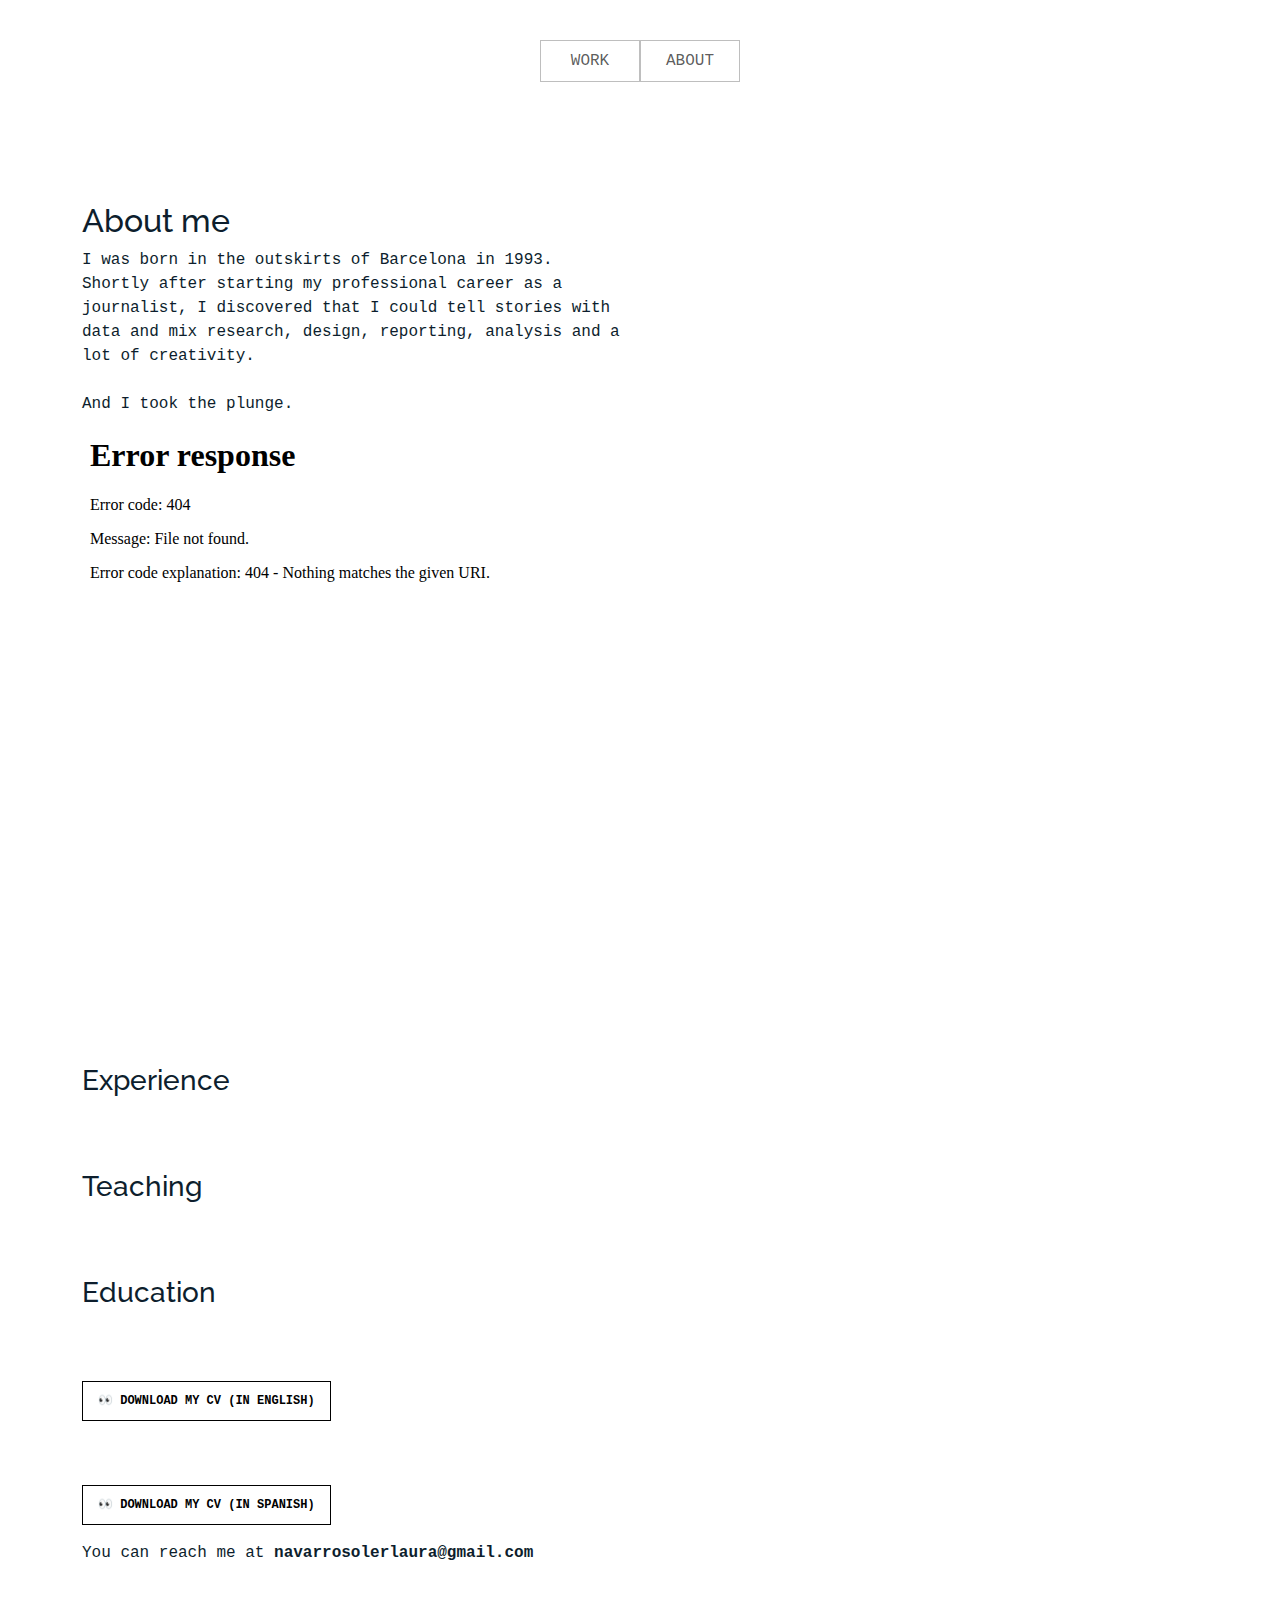
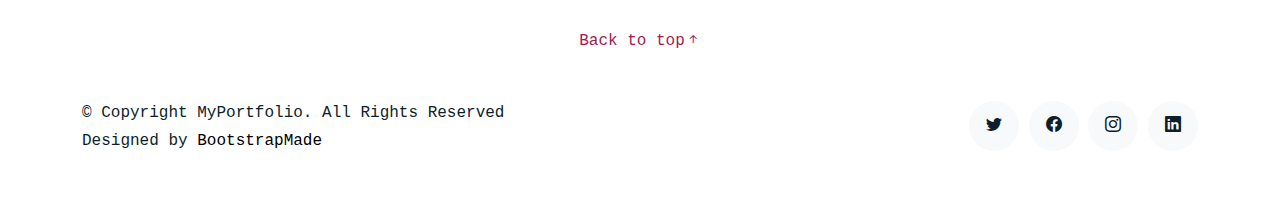
==== about.html @ 2111d31a "Update about.html" ====
<!DOCTYPE html>
<html lang="en">

<head>
  <meta charset="utf-8">
  <meta content="width=device-width, initial-scale=1.0" name="viewport">

  <title>MyPortfolio Bootstrap Template - About</title>
  <meta content="" name="description">
  <meta content="" name="keywords">

  <!-- Favicons -->
  <link href="assets/img/favicon.png" rel="icon">
  <link href="assets/img/apple-touch-icon.png" rel="apple-touch-icon">

  <!-- Google Fonts -->
  <link href="https://fonts.googleapis.com/css?family=https://fonts.googleapis.com/css?family=Inconsolata:400,500,600,700|Raleway:400,400i,500,500i,600,600i,700,700i" rel="stylesheet">

  <!-- Vendor CSS Files -->
  <link href="assets/vendor/aos/aos.css" rel="stylesheet">
  <link href="assets/vendor/bootstrap/css/bootstrap.min.css" rel="stylesheet">
  <link href="assets/vendor/bootstrap-icons/bootstrap-icons.css" rel="stylesheet">
  <link href="assets/vendor/swiper/swiper-bundle.min.css" rel="stylesheet">

  <!-- Template Main CSS File -->
  <link href="assets/css/style.css" rel="stylesheet">

  <!-- =======================================================
  * Template Name: MyPortfolio
  * Updated: Sep 18 2023 with Bootstrap v5.3.2
  * Template URL: https://bootstrapmade.com/myportfolio-bootstrap-portfolio-website-template/
  * Author: BootstrapMade.com
  * License: https://bootstrapmade.com/license/
  ======================================================== -->
</head>

<body>

  <nav class="navbar navbar-light navbar-expand justify-content-center">
    <ul class="navbar-nav">
      <div id="bordes">
      <li class="nav-item"><a href="index.html" class="nav-link">WORK</a></li>
    </div> 
    <div id="bordes"> 
        <li class="nav-item"><a href="about.html" class="nav-link">ABOUT</a></li>
      </div>
    </ul>
</nav>



 
  <main id="main">

    <section class="section pb-5">
      <div class="container">
        <div class="row mb-5 align-items-end">
          <div class="col-md-6" data-aos="fade-up">

            <h2>About me</h2>
            <p class="mb-0">I was born in the outskirts of Barcelona in 1993. Shortly after starting my professional career as a journalist, I discovered that I could tell stories with data and mix research, design, reporting, analysis and a lot of creativity.<br><br> And I took the plunge.</p>
          </div>

          <iframe src="assets/ai2html/example_koldo_case.html" width="100%" height="600" style="border:none;"></iframe>


          <!-- Timeline -->

          <h3 class="mt-5">Experience</h3>
          <p></p>

          <h3 class="mt-5">Teaching</h3>
          <p></p>


          <h3 class="mt-5">Education</h3>
          <p></p>



          <!-- End Timeline -->

          

          <p class="mt-5"><a href="https://english.elpais.com/climate/2023-12-10/2023-is-the-hottest-year-in-millennia-why-and-how-is-this-measured.html" class="readmore" target=”_blank” > 👀 Download my CV (in English)</a></p>
          <p class="mt-5"><a href="https://english.elpais.com/climate/2023-12-10/2023-is-the-hottest-year-in-millennia-why-and-how-is-this-measured.html" class="readmore" target=”_blank” > 👀 Download my CV (in Spanish)</a></p>

          <p>You can reach me at <b>navarrosolerlaura@gmail.com</b></p>

        </div>
        <a href="#" class="back-to-top d-flex align-items-center justify-content-center">Back to top<i class="bi bi-arrow-up-short"></i></a>

  
    </section>
    

  </main><!-- End #main -->

  <!-- ======= Footer ======= -->
  <footer class="footer" role="contentinfo">
    <div class="container">
      <div class="row">
        <div class="col-sm-6">
          <p class="mb-1">&copy; Copyright MyPortfolio. All Rights Reserved</p>
          <div class="credits">
            <!--
            All the links in the footer should remain intact.
            You can delete the links only if you purchased the pro version.
            Licensing information: https://bootstrapmade.com/license/
            Purchase the pro version with working PHP/AJAX contact form: https://bootstrapmade.com/buy/?theme=MyPortfolio
          -->
            Designed by <a href="https://bootstrapmade.com/">BootstrapMade</a>
          </div>
        </div>
        <div class="col-sm-6 social text-md-end">
          <a href="#"><span class="bi bi-twitter"></span></a>
          <a href="#"><span class="bi bi-facebook"></span></a>
          <a href="#"><span class="bi bi-instagram"></span></a>
          <a href="#"><span class="bi bi-linkedin"></span></a>
        </div>
      </div>
    </div>
  </footer>


  <!-- Vendor JS Files -->
  <script src="assets/vendor/aos/aos.js"></script>
  <script src="assets/vendor/bootstrap/js/bootstrap.bundle.min.js"></script>
  <script src="assets/vendor/isotope-layout/isotope.pkgd.min.js"></script>
  <script src="assets/vendor/swiper/swiper-bundle.min.js"></script>
  <script src="assets/vendor/php-email-form/validate.js"></script>

  <!-- Template Main JS File -->
  <script src="assets/js/main.js"></script>

</body>

</html>
---- assets/css/style.css ----
/**
* Template Name: MyPortfolio
* Updated: Sep 18 2023 with Bootstrap v5.3.2
* Template URL: https://bootstrapmade.com/myportfolio-bootstrap-portfolio-website-template/
* Author: BootstrapMade.com
* License: https://bootstrapmade.com/license/
*/

/*--------------------------------------------------------------
# General
--------------------------------------------------------------*/
body {
  font-family: "Inconsolata", monospace;
  color: #0d1e2d;
}

a {
  color: #a11d54;
  text-decoration: none;
}

a:hover {
  color: #ce5185;
}

h1,
h2,
h3,
h4,
h5,
h6,
.font-heading {
  font-family: "Raleway", sans-serif;
}

.section {
  padding: 7rem 0;
}

.filters a {
  text-decoration: none;
  color: #000;
  display: inline-block;
  padding-left: 10px;
  padding-right: 10px;
  position: relative;
}

.filters a:hover,
.filters a:focus,
.filters a:active {
  text-decoration: none;
}

.filters a:hover:before {
  content: "";
  position: absolute;
  left: 10px;
  right: 10px;
  bottom: 0;
  height: 1px;
  background-color: #000;
}

.filters a.active {
  color: #000;
}

.filters a.active:before {
  content: "";
  position: absolute;
  left: 10px;
  right: 10px;
  bottom: 0;
  height: 1px;
  background-color: #000;
}

.item {
  border: none;
  margin-bottom: 30px;
}

.item .item-wrap {
  display: block;
  position: relative;
  overflow: hidden;
}

.item .item-wrap:after {
  z-index: 2;
  position: absolute;
  content: "";
  top: 0;
  left: 0;
  right: 0;
  bottom: 0;
  background: rgba(0, 0, 0, 0.4);
  visibility: hidden;
  opacity: 0;
  transition: 0.3s all ease-in-out;
}

.item .item-wrap img {
  transition: 0.3s transform ease;
  transform: scale(1);
  padding: 3rem 0;
}

.item .item-wrap>.work-info {
  position: absolute;
  top: 50%;
  width: 100%;
  text-align: center;
  z-index: 3;
  transform: translateY(-50%);
  color: #fff;
  opacity: 0;
  visibility: hidden;
  margin-top: 20px;
  transition: 0.3s all ease;
}

.item .item-wrap>.work-info h3 {
  font-size: 20px;
  margin-bottom: 0;
}

.item .item-wrap>.work-info span {
  font-size: 14px;
  text-transform: uppercase;
  letter-spacing: 0.2rem;
}

.item .item-wrap:hover {
  text-decoration: none;
}

.item .item-wrap:hover img {
  transform: scale(1.05);
}

.item .item-wrap:hover:after {
  opacity: 1;
  visibility: visible;
}

.item .item-wrap:hover .work-info {
  margin-top: 0px;
  opacity: 1;
  visibility: visible;
}

.testimonial-wrap {
  padding: 50px 50px 80px 50px;
  background: #eceff2;
}

.testimonial-wrap .testimonial {
  text-align: center;
  max-width: 500px;
  margin: 0 auto;
}

.testimonial-wrap .testimonial img {
  border-radius: 50%;
  width: 120px;
  margin: 0 auto 30px auto;
}

.testimonial-wrap .testimonial blockquote p {
  font-size: 20px;
}

.h3 {
  font-size: 20px;
}

.h4 {
  font-size: 16px;
}

.heading {
  font-size: 28px;
}

.readmore {
  display: inline-block;
  border: 1px solid #000;
  padding: 10px 15px;
  font-size: 12px;
  text-transform: uppercase;
  color: #000;
  transition: 0.2s all ease;
  font-weight: 700;
}

.readmore:active,
.readmore:focus,
.readmore:hover {
  outline: none;
}

.readmore:hover {
  color: #fff;
  text-decoration: none;
  background: #000;
}

.testimonials-slider .swiper-pagination {
  margin-top: -60px;
  position: relative;
}

.testimonials-slider .swiper-pagination .swiper-pagination-bullet {
  width: 12px;
  height: 12px;
  background-color: rgba(13, 30, 45, 0.3);
  opacity: 1;
}

.testimonials-slider .swiper-pagination .swiper-pagination-bullet-active {
  background-color: rgba(13, 30, 45, 0.6);
}

.sticky-content {
  position: sticky;
  position: -webkit-sticky;
  top: 0;
  /* required */
}

.list-line li {
  margin-bottom: 10px;
  position: relative;
  padding-left: 30px;
}

.list-line li:before {
  content: "";
  position: absolute;
  left: 0;
  top: 0.7rem;
  width: 10px;
  height: 2px;
  background: #000;
}

.form-control {
  border-radius: 0;
  background: #f8f9fa;
  border: 1px solid transparent;
  padding-top: 10px !important;
  padding-bottom: 10px !important;
}

.form-control:active,
.form-control:focus {
  background: #eff1f4;
  outline: none;
  box-shadow: none;
  border: 1px solid transparent;
}

.custom-progress {
  height: 7px;
  border-radius: 0;
}

.custom-progress .progress-bar {
  background: #000;
}

/* Services */
.services i {
  font-size: 40px;
}

.services h4 {
  padding-top: 10px;
}

/* Contact Form */
.php-email-form .error-message {
  display: none;
  color: #fff;
  background: #ed3c0d;
  text-align: left;
  padding: 15px;
  font-weight: 600;
}

.php-email-form .error-message br+br {
  margin-top: 25px;
}

.php-email-form .sent-message {
  display: none;
  color: #fff;
  background: #18d26e;
  text-align: center;
  padding: 15px;
  font-weight: 600;
}

.php-email-form .loading {
  display: none;
  background: #fff;
  text-align: center;
  padding: 15px;
}

.php-email-form .loading:before {
  content: "";
  display: inline-block;
  border-radius: 50%;
  width: 24px;
  height: 24px;
  margin: 0 10px -6px 0;
  border: 3px solid #18d26e;
  border-top-color: #eee;
  animation: animate-loading 1s linear infinite;
}

@keyframes animate-loading {
  0% {
    transform: rotate(0deg);
  }

  100% {
    transform: rotate(360deg);
  }
}

/*--------------------------------------------------------------
# Header
--------------------------------------------------------------*/
/* Custom Navmenu */


@media (max-width: 780px) {
  .navbar {
    padding-right: 0;
    padding-left: 0;
  }
  
}

.custom-navbar .navbar-brand {
  font-size: 1.8rem;
}

/*--------------------------------------------------------------
# Footer
--------------------------------------------------------------*/
.footer {
  padding: 0 0 4rem 0;
}

.footer a {
  color: #000;
}

.social a {
  display: inline-block;
  width: 50px;
  height: 50px;
  border-radius: 50%;
  background: #f8f9fa;
  position: relative;
  text-align: center;
  color: #0d1e2d;
}

.social a span {
  display: inline-block;
  left: 50%;
  position: absolute;
  top: 50%;
  transform: translate(-50%, -50%);
}

.social a:hover {
  color: #000;
}


.img-fluid {
  max-width: 100%;
  height: auto;
  padding: 1em;
}

.titulo-tema {
  font-weight: bold;

}

#bordes {
  width: 100px;
  border: solid rgb(190, 190, 190) 1px;
  text-align: center;
  transition: box-shadow .3s;
  margin-top: 2em;
}

#bordes:hover {
  width: 100px;
  border: solid black 1px;
  text-align: center;
  box-shadow: 0 0 11px rgba(5, 5, 5, 0.2); 

}

.date-published {
  font-size: 80%;
  color: rgb(156, 155, 155)
}
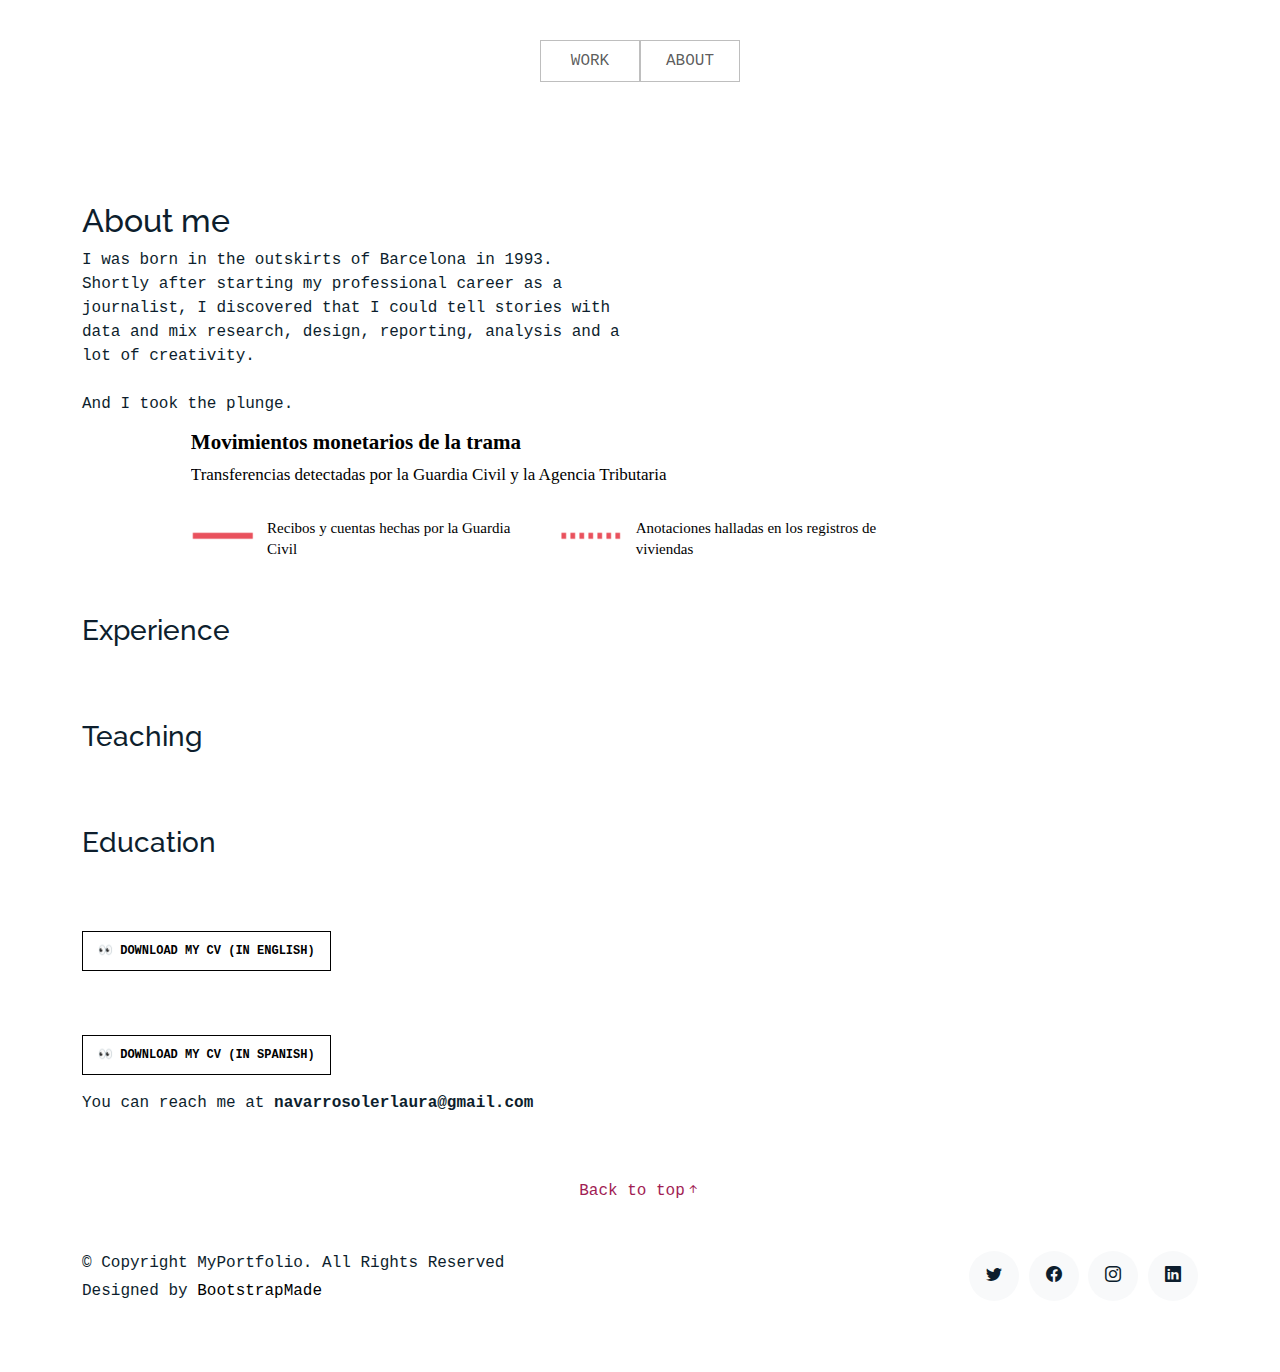
==== commit 9ac2baf4: "Update about.html" ====
--- a/about.html
+++ b/about.html
@@ -61,7 +61,7 @@
             <p class="mb-0">I was born in the outskirts of Barcelona in 1993. Shortly after starting my professional career as a journalist, I discovered that I could tell stories with data and mix research, design, reporting, analysis and a lot of creativity.<br><br> And I took the plunge.</p>
           </div>
 
-          <iframe src="assets/ai2html/example_koldo_case.html" width="100%" height="600" style="border:none;"></iframe>
+          <iframe src="assets/ai2html/example_koldo_case.html" width="100%"></iframe>
 
 
           <!-- Timeline -->
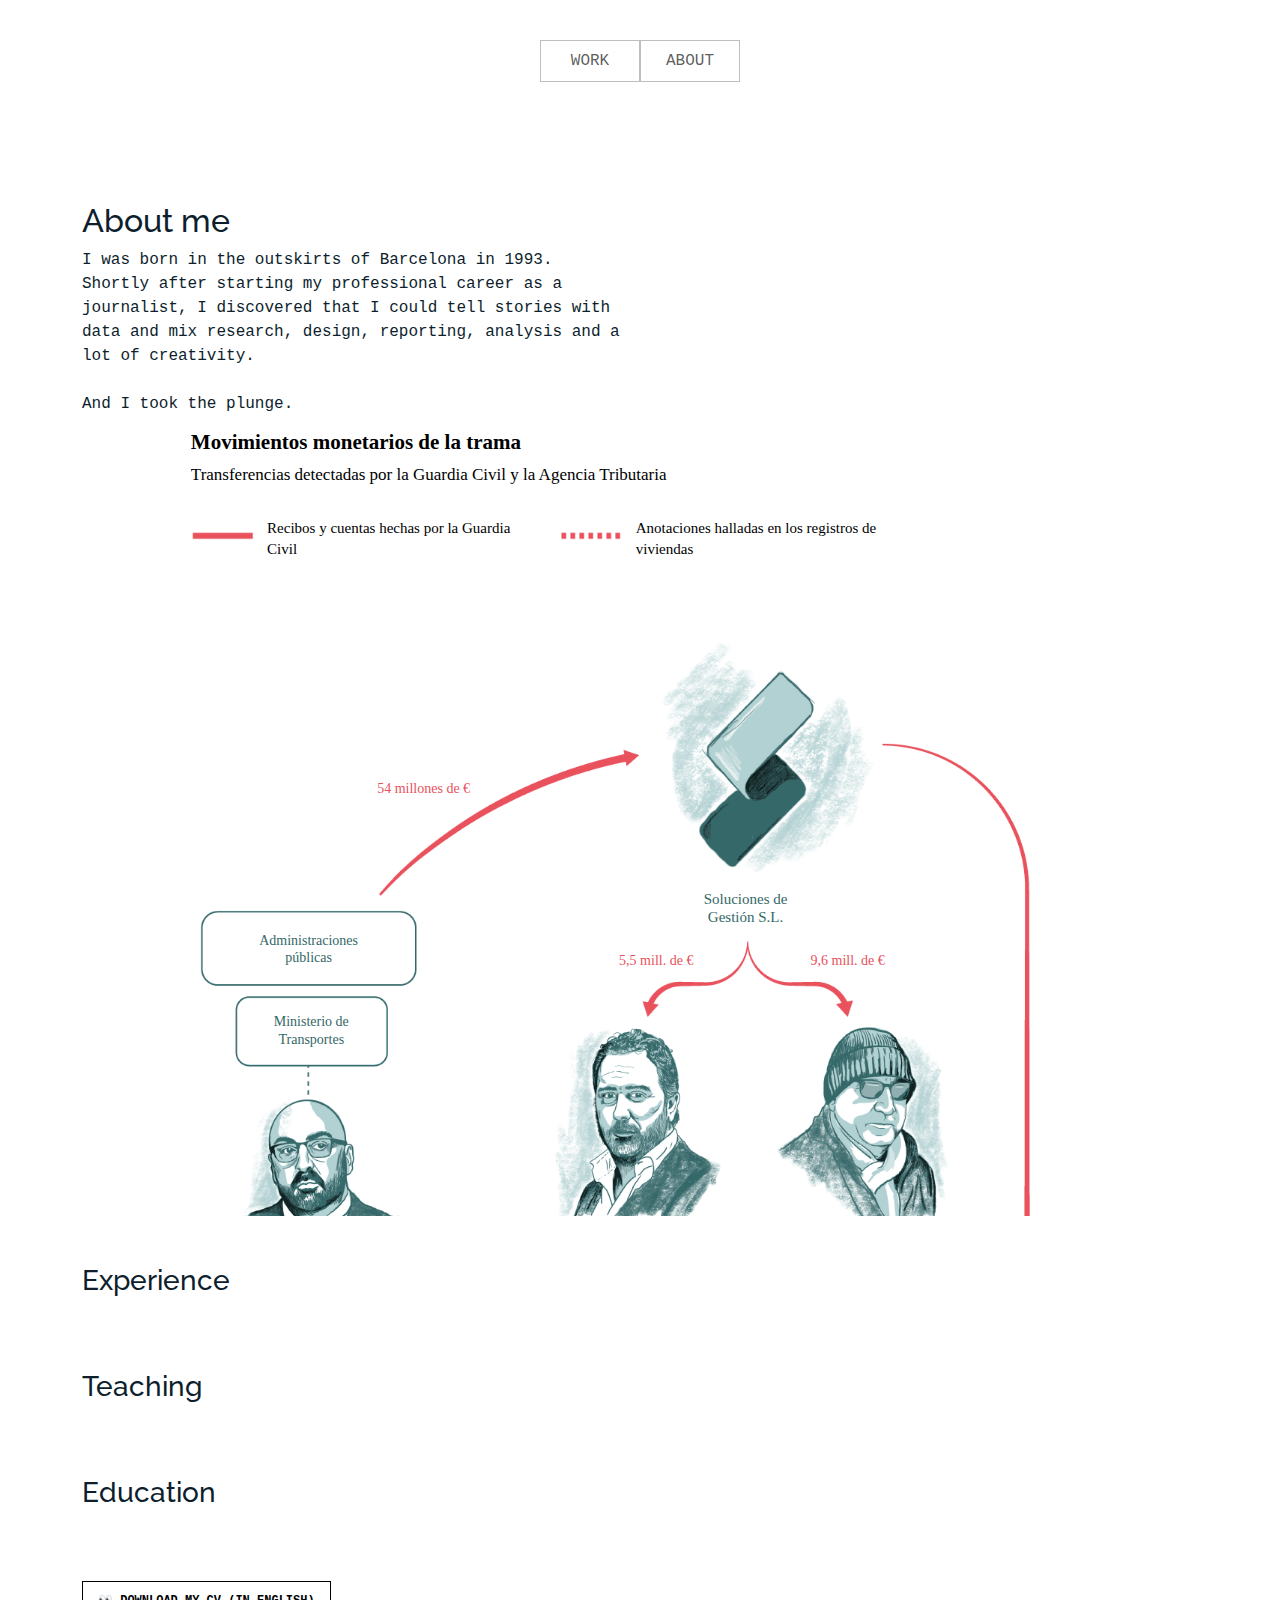
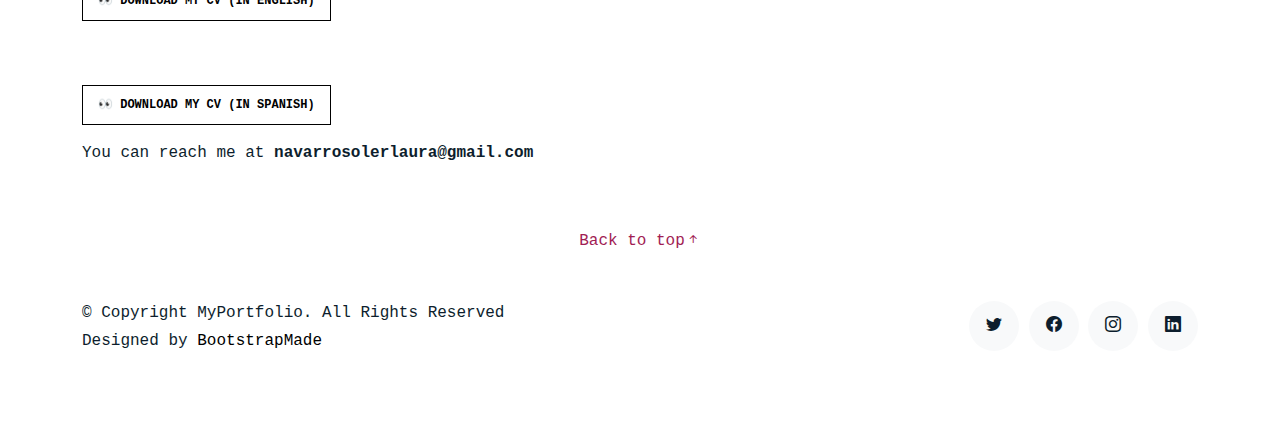
==== commit b7574df6: "Update about.html" ====
--- a/about.html
+++ b/about.html
@@ -61,7 +61,7 @@
             <p class="mb-0">I was born in the outskirts of Barcelona in 1993. Shortly after starting my professional career as a journalist, I discovered that I could tell stories with data and mix research, design, reporting, analysis and a lot of creativity.<br><br> And I took the plunge.</p>
           </div>
 
-          <iframe src="assets/ai2html/example_koldo_case.html" width="100%"></iframe>
+          <iframe src="assets/ai2html/example_koldo_case.html" width="100%" height="800px"></iframe>
 
 
           <!-- Timeline -->
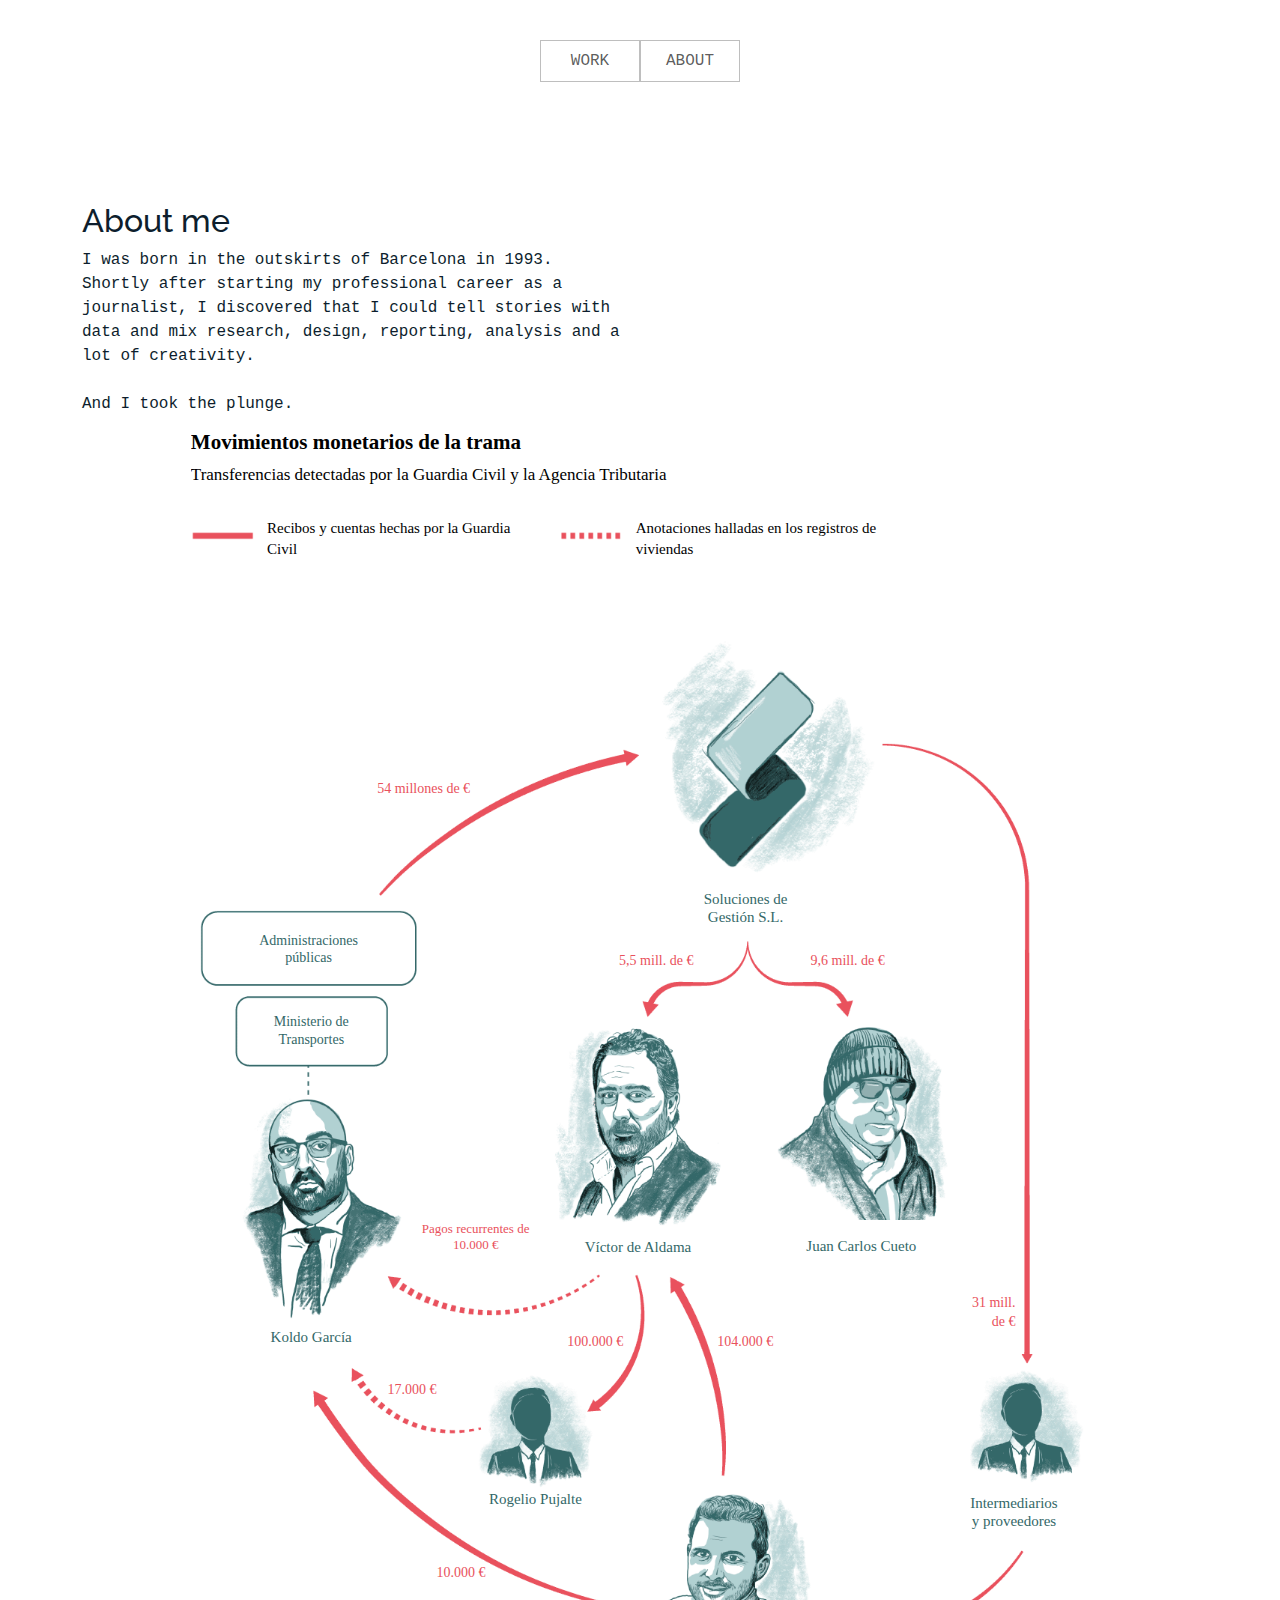
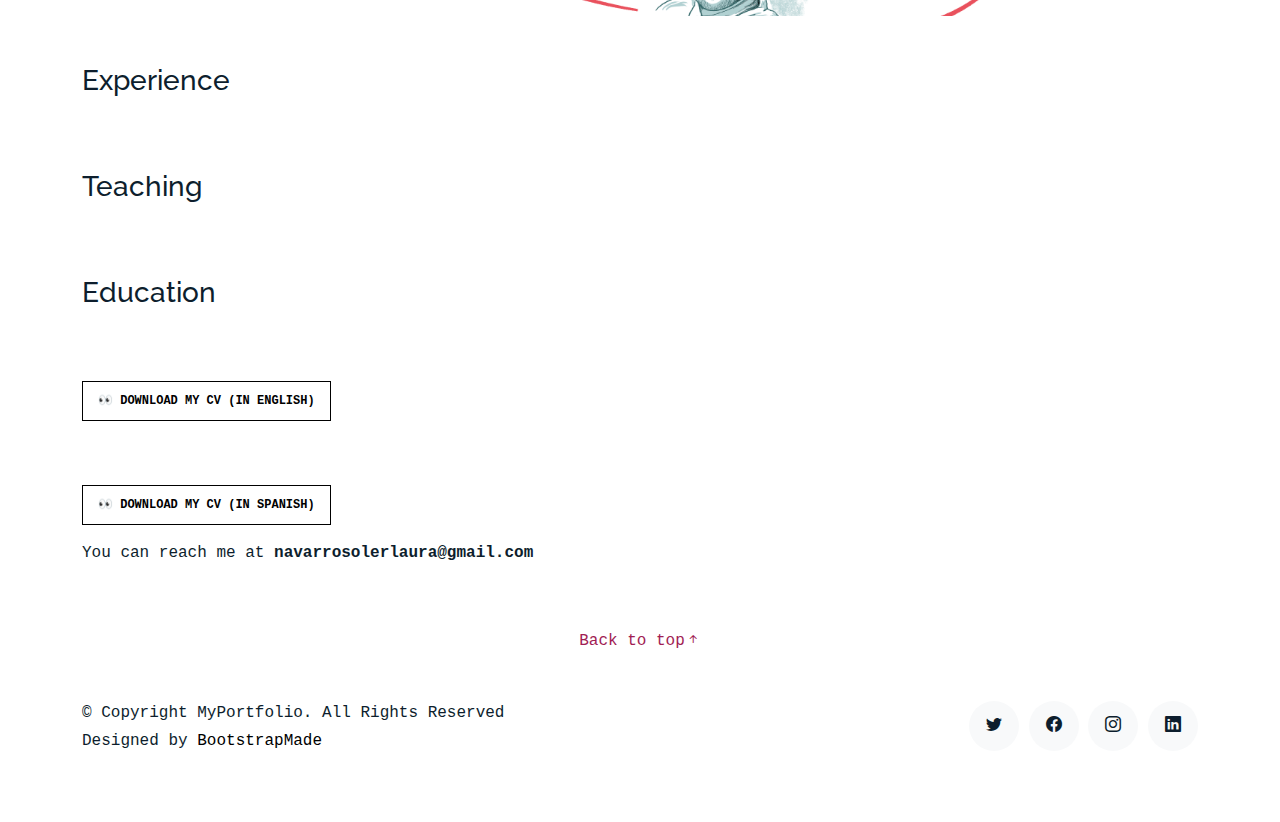
==== commit 02872c32: "Update about.html" ====
--- a/about.html
+++ b/about.html
@@ -61,7 +61,7 @@
             <p class="mb-0">I was born in the outskirts of Barcelona in 1993. Shortly after starting my professional career as a journalist, I discovered that I could tell stories with data and mix research, design, reporting, analysis and a lot of creativity.<br><br> And I took the plunge.</p>
           </div>
 
-          <iframe src="assets/ai2html/example_koldo_case.html" width="100%" height="800px"></iframe>
+          <iframe src="assets/ai2html/example_koldo_case.html" width="80%" height="1200px"></iframe>
 
 
           <!-- Timeline -->
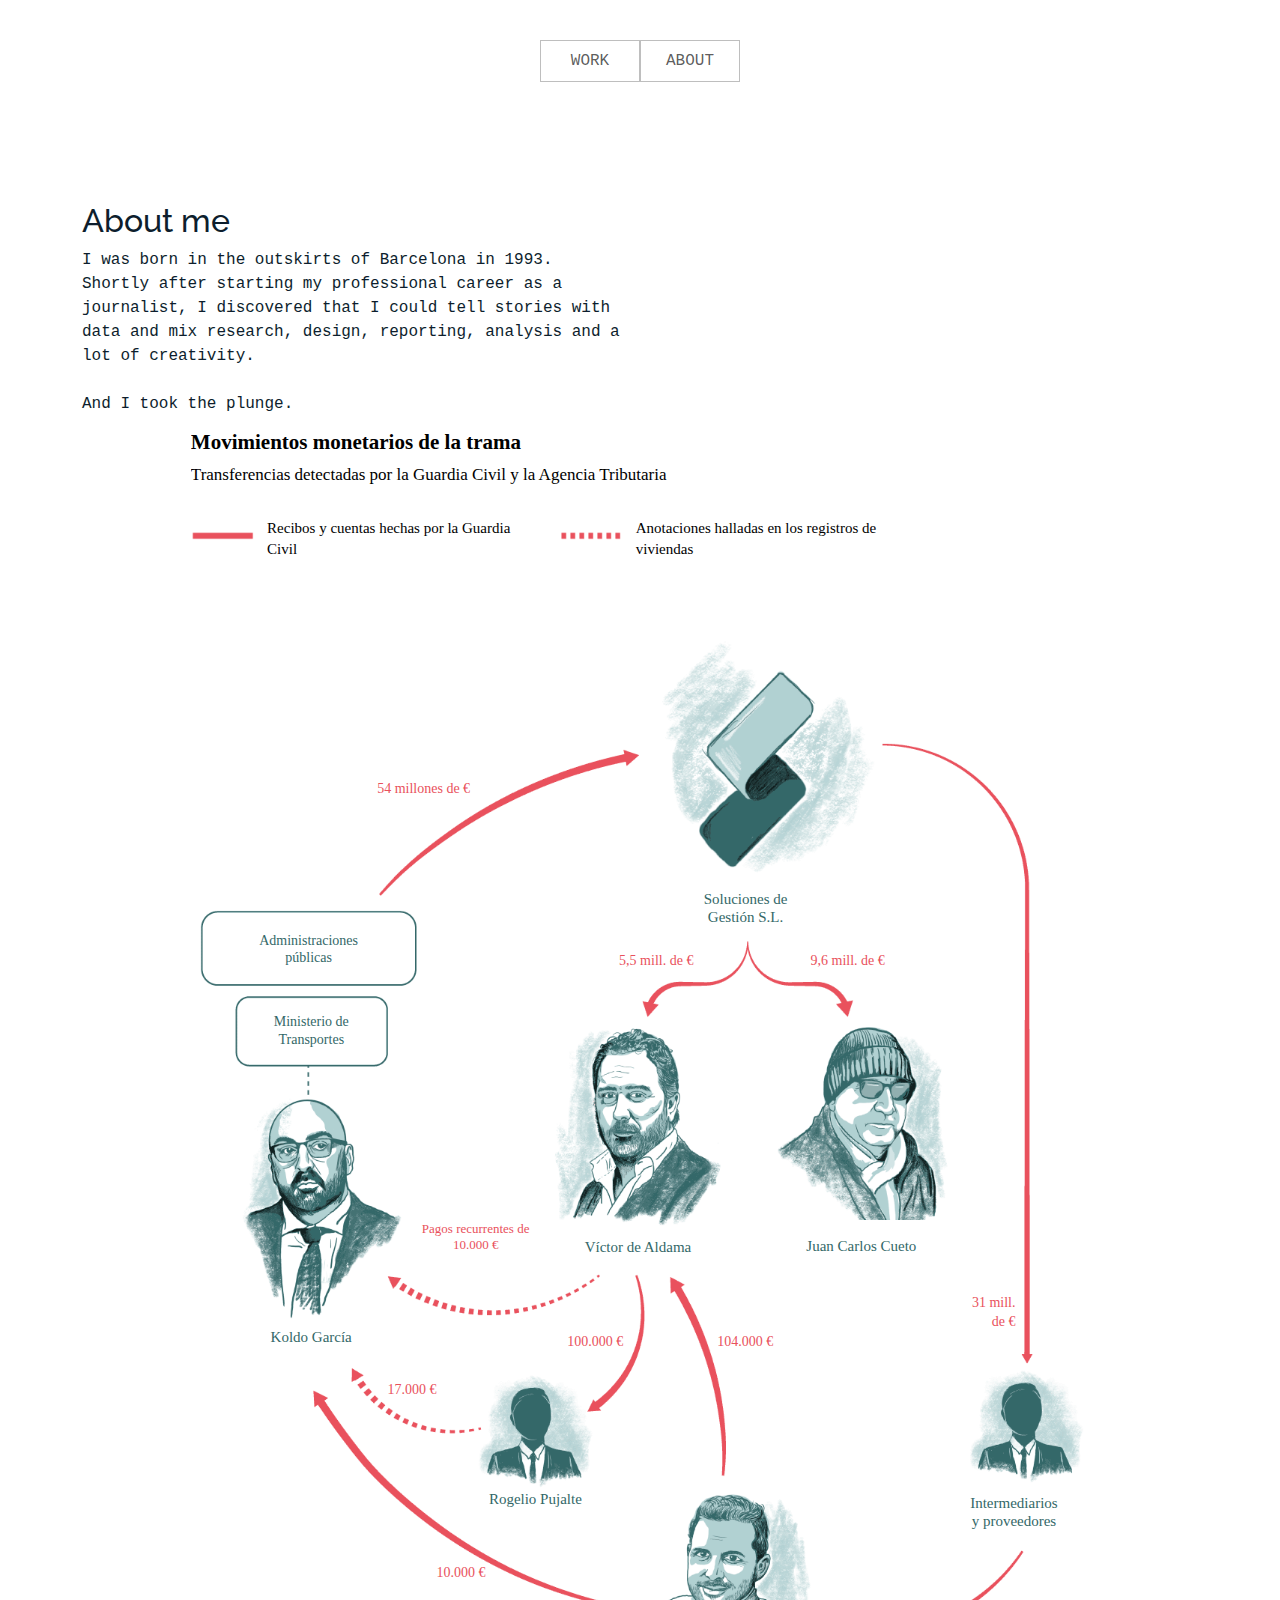
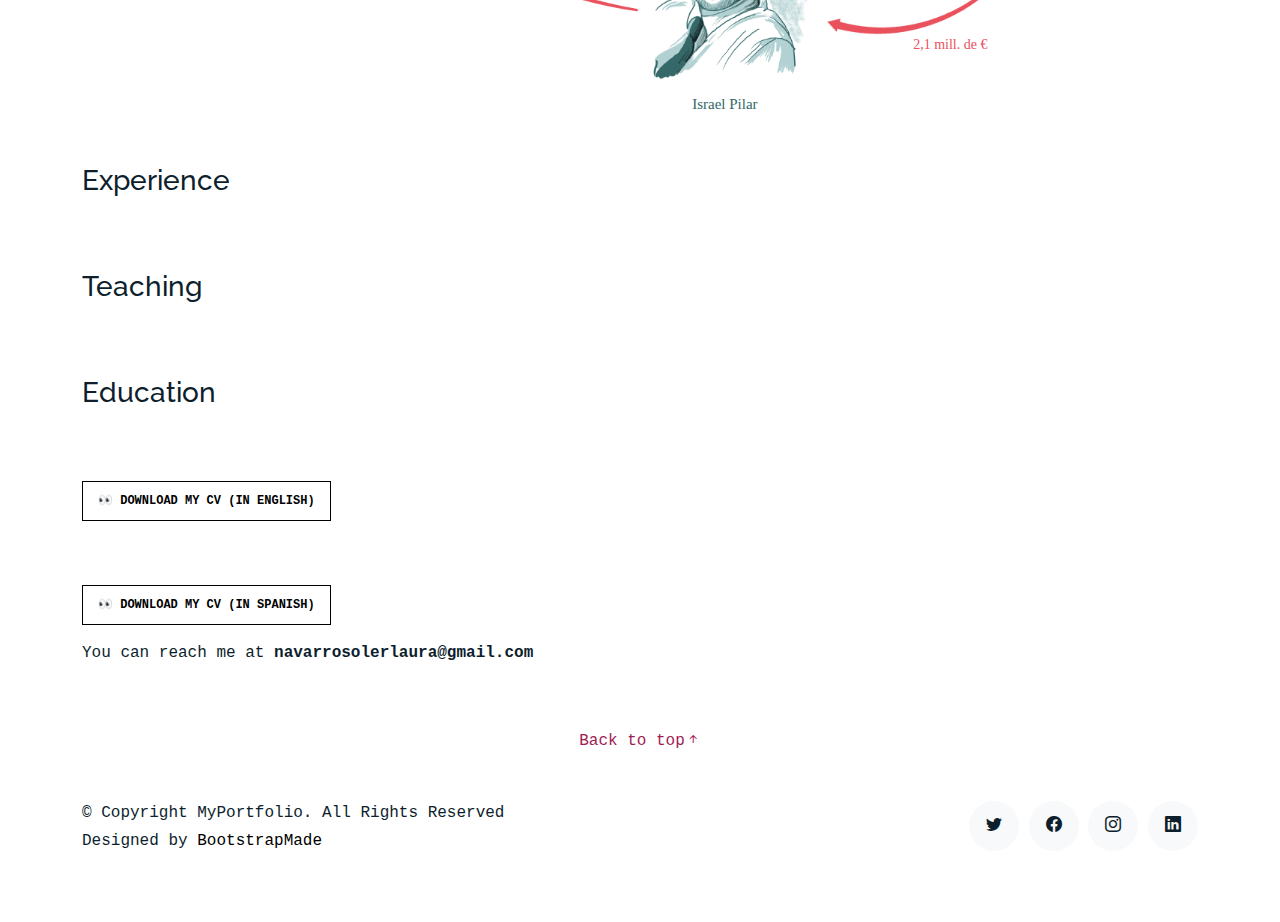
==== commit 409407b0: "Update about.html" ====
--- a/about.html
+++ b/about.html
@@ -61,7 +61,7 @@
             <p class="mb-0">I was born in the outskirts of Barcelona in 1993. Shortly after starting my professional career as a journalist, I discovered that I could tell stories with data and mix research, design, reporting, analysis and a lot of creativity.<br><br> And I took the plunge.</p>
           </div>
 
-          <iframe src="assets/ai2html/example_koldo_case.html" width="80%" height="1200px"></iframe>
+          <iframe src="assets/ai2html/example_koldo_case.html" width="70%" height="1300px"></iframe>
 
 
           <!-- Timeline -->
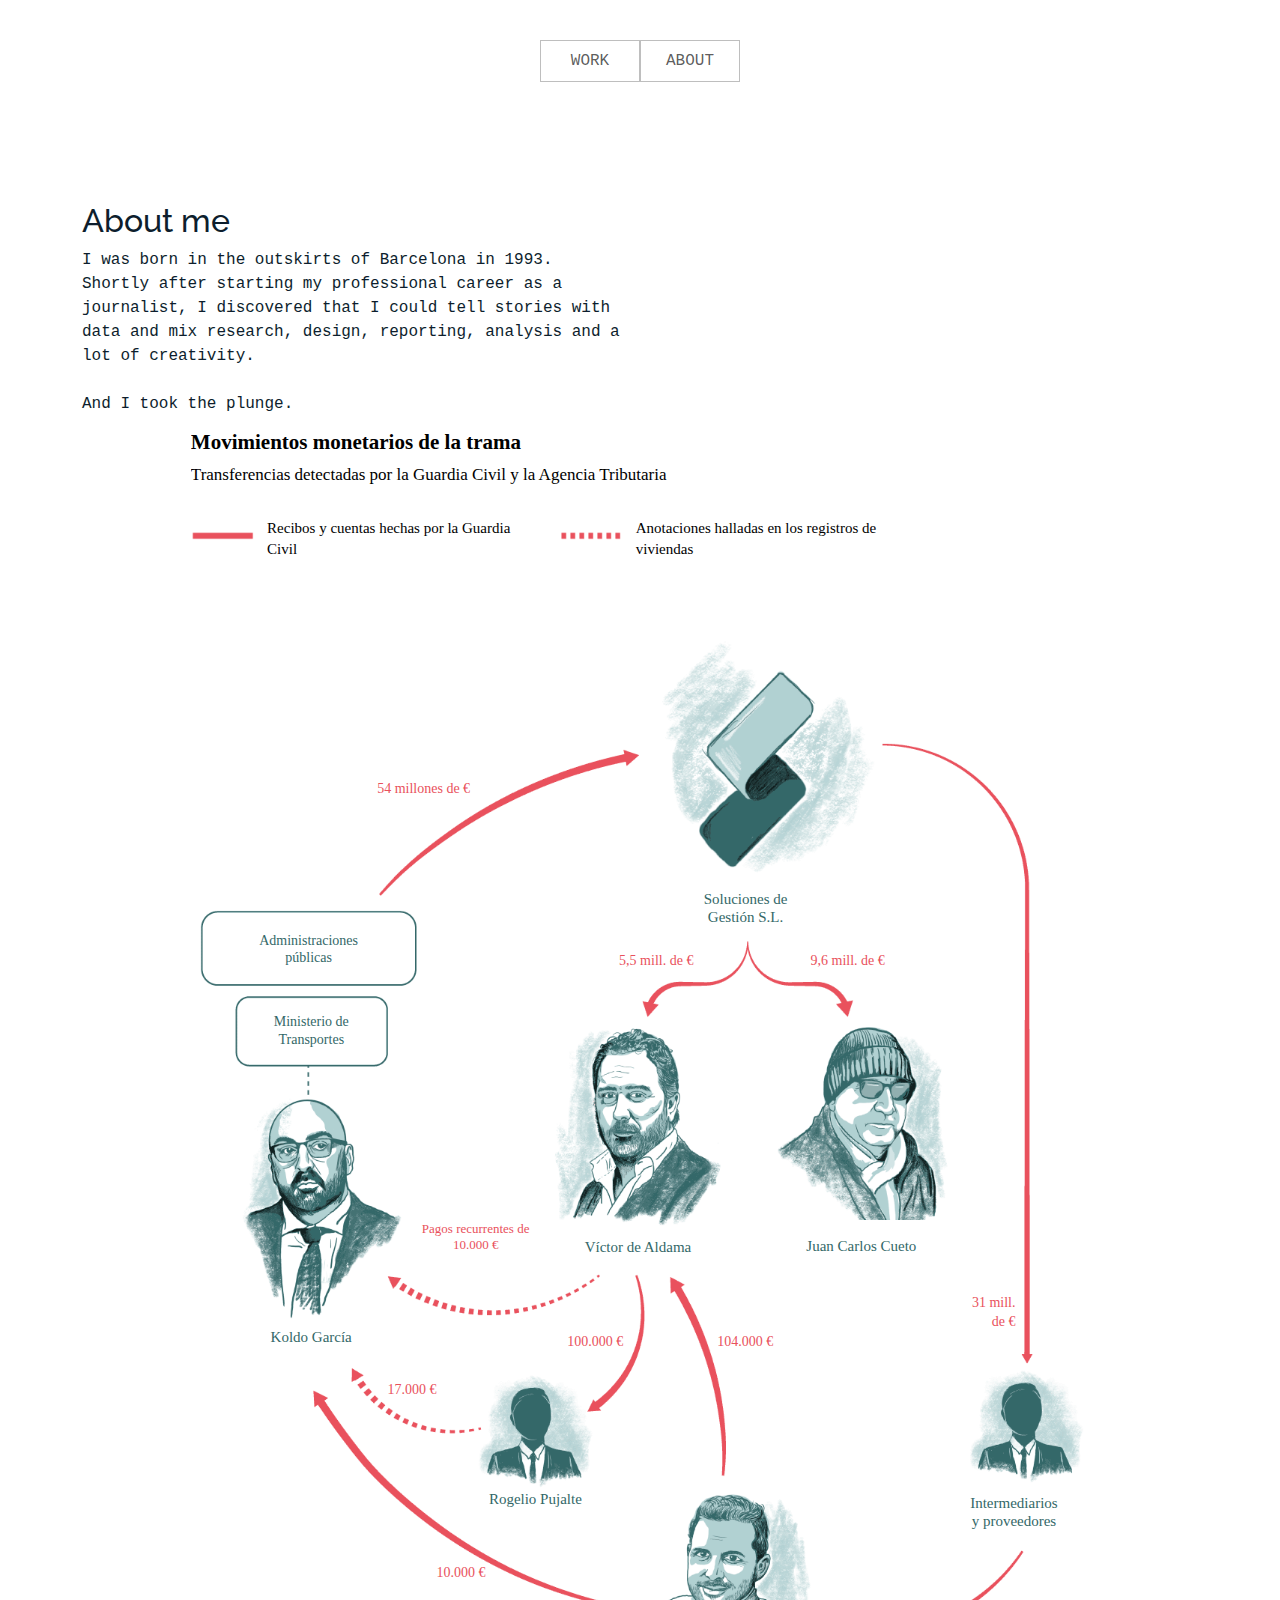
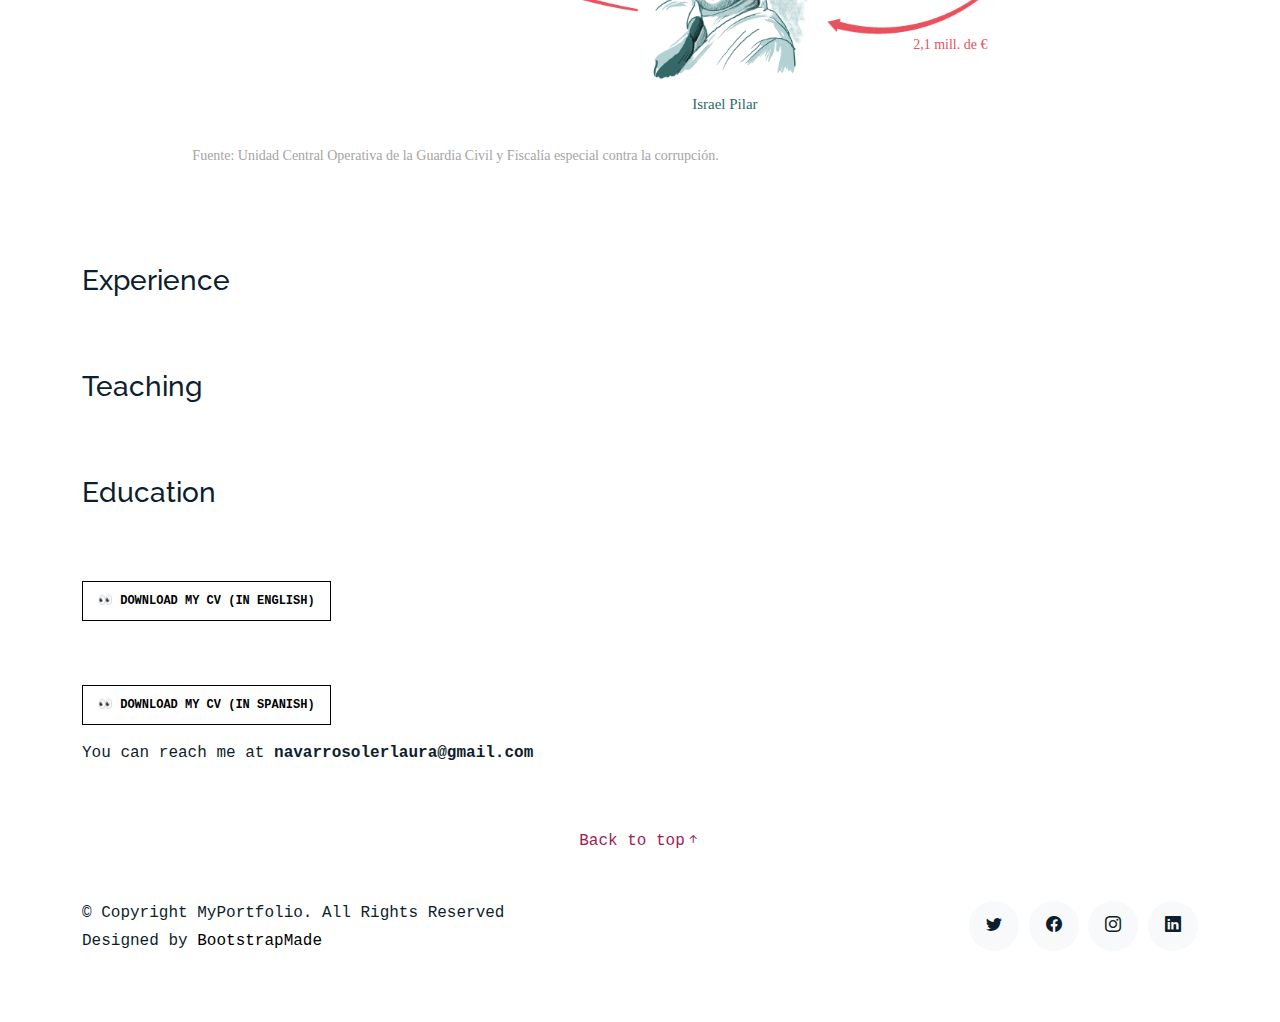
==== commit c6fd21fb: "Update about.html" ====
--- a/about.html
+++ b/about.html
@@ -61,7 +61,7 @@
             <p class="mb-0">I was born in the outskirts of Barcelona in 1993. Shortly after starting my professional career as a journalist, I discovered that I could tell stories with data and mix research, design, reporting, analysis and a lot of creativity.<br><br> And I took the plunge.</p>
           </div>
 
-          <iframe src="assets/ai2html/example_koldo_case.html" width="70%" height="1300px"></iframe>
+          <iframe src="assets/ai2html/example_koldo_case.html" width="70%" height="1400px"></iframe>
 
 
           <!-- Timeline -->
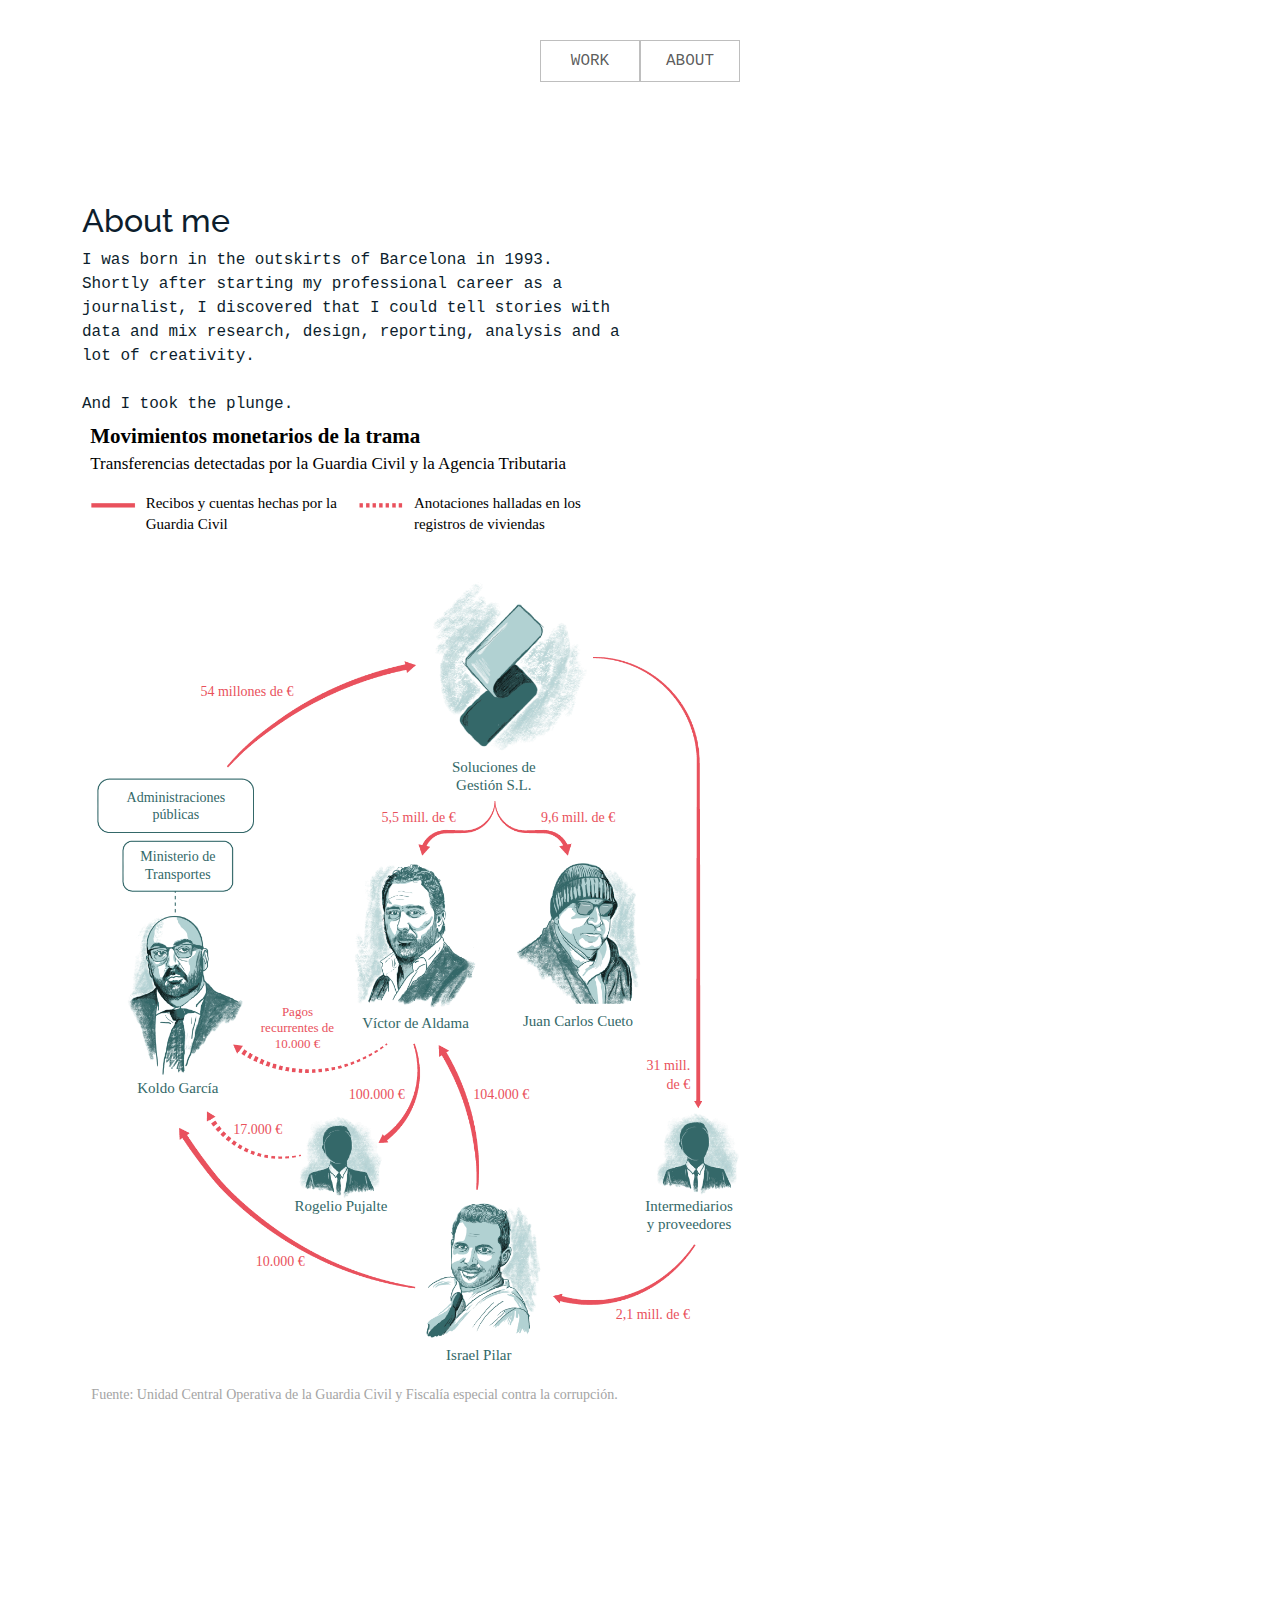
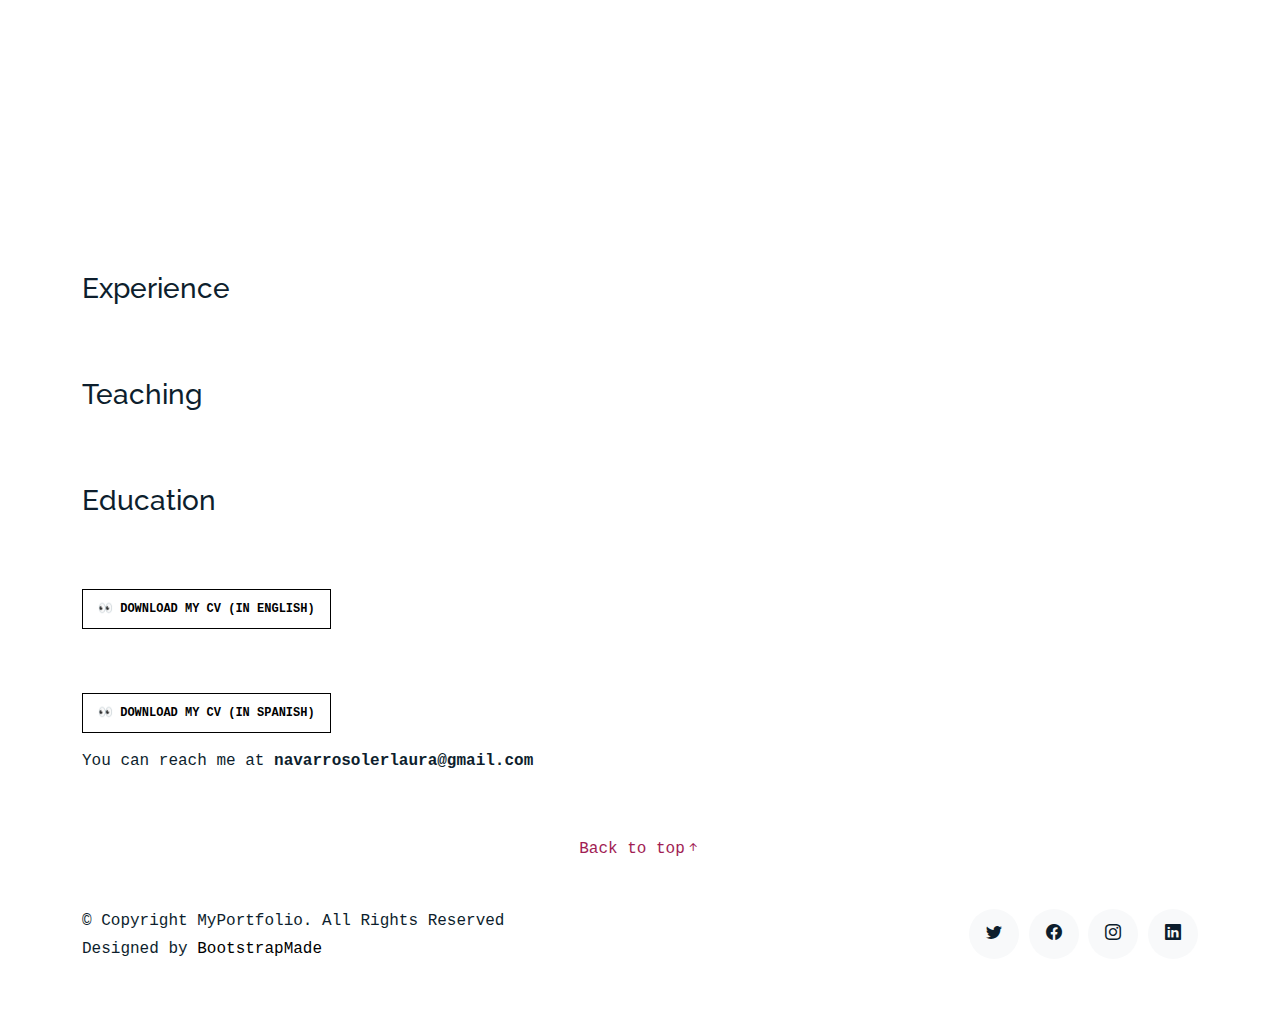
==== commit c9242cfc: "Update about.html" ====
--- a/about.html
+++ b/about.html
@@ -61,7 +61,9 @@
             <p class="mb-0">I was born in the outskirts of Barcelona in 1993. Shortly after starting my professional career as a journalist, I discovered that I could tell stories with data and mix research, design, reporting, analysis and a lot of creativity.<br><br> And I took the plunge.</p>
           </div>
 
-          <iframe src="assets/ai2html/example_koldo_case.html" width="70%" height="1400px"></iframe>
+          <div class="iframe-container">
+            <iframe src="assets/ai2html/example_koldo_case.html" width="60%" height="1400px" align></iframe>
+          </div>
 
 
           <!-- Timeline -->
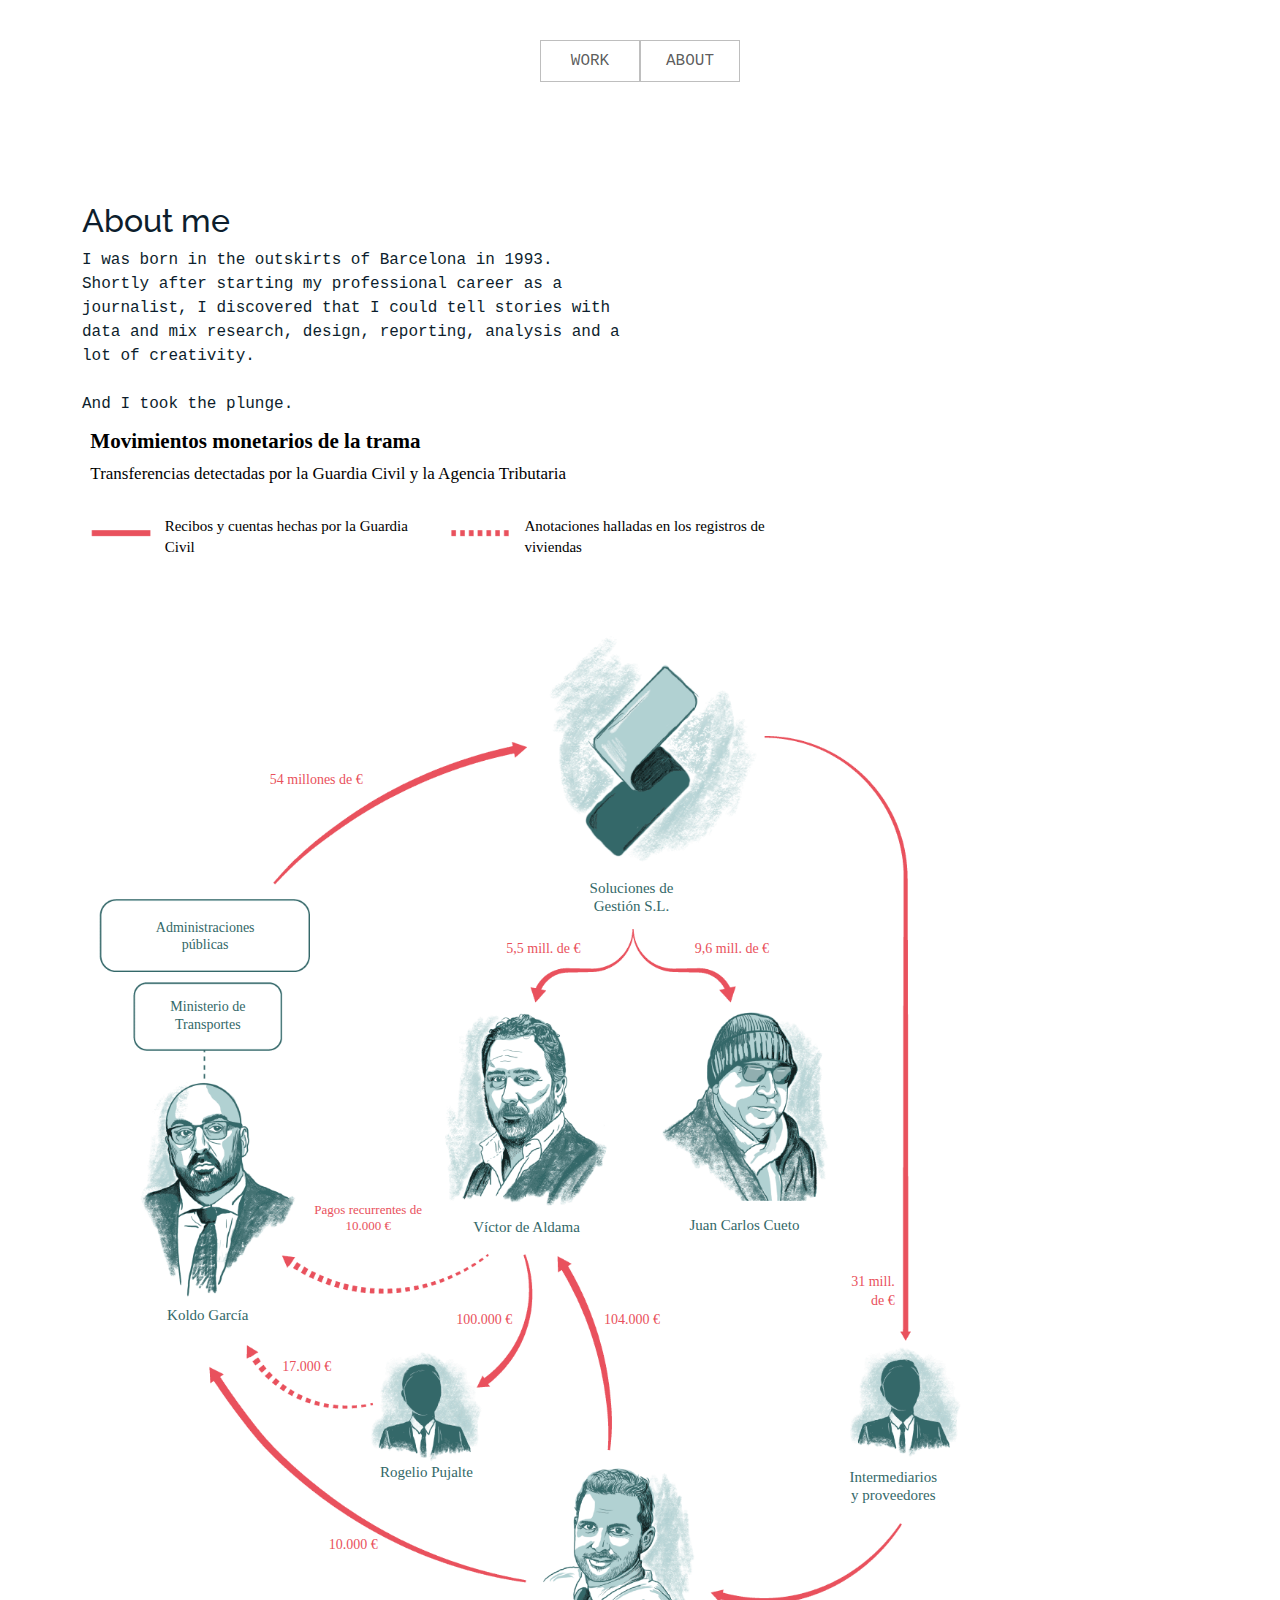
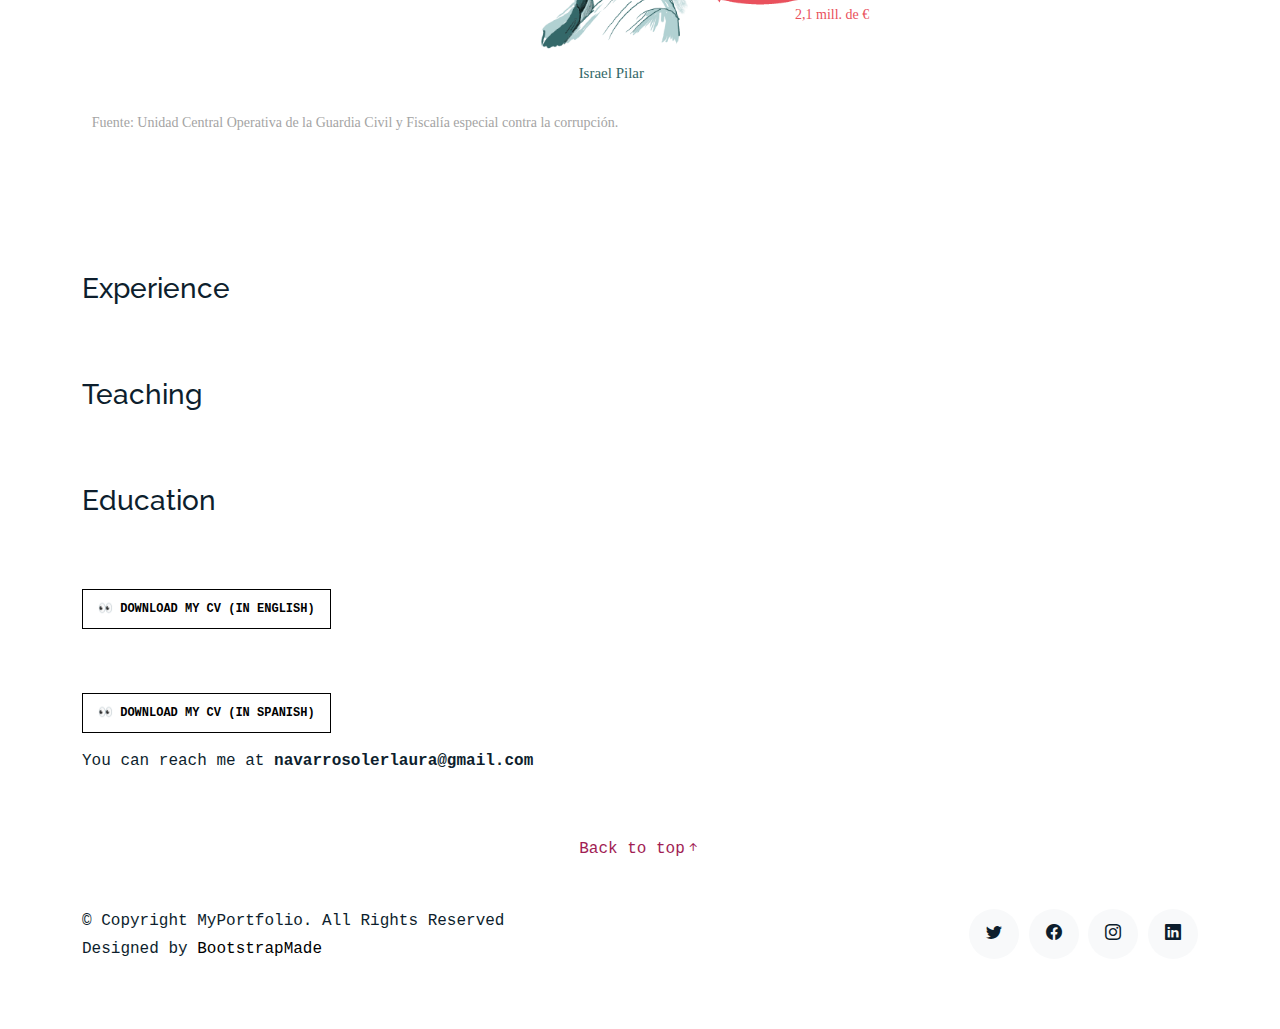
==== commit 48794aa8: "Update about.html" ====
--- a/about.html
+++ b/about.html
@@ -62,7 +62,7 @@
           </div>
 
           <div class="iframe-container">
-            <iframe src="assets/ai2html/example_koldo_case.html" width="60%" height="1400px" align></iframe>
+            <iframe src="assets/ai2html/example_koldo_case.html" width="80%" height="1400px" align></iframe>
           </div>
 
 
--- a/assets/css/style.css
+++ b/assets/css/style.css
@@ -415,4 +415,8 @@
 .date-published {
   font-size: 80%;
   color: rgb(156, 155, 155)
-}+}
+
+.iframe-container {
+            text-align: left;  /* Align iframe to the left */
+        }
